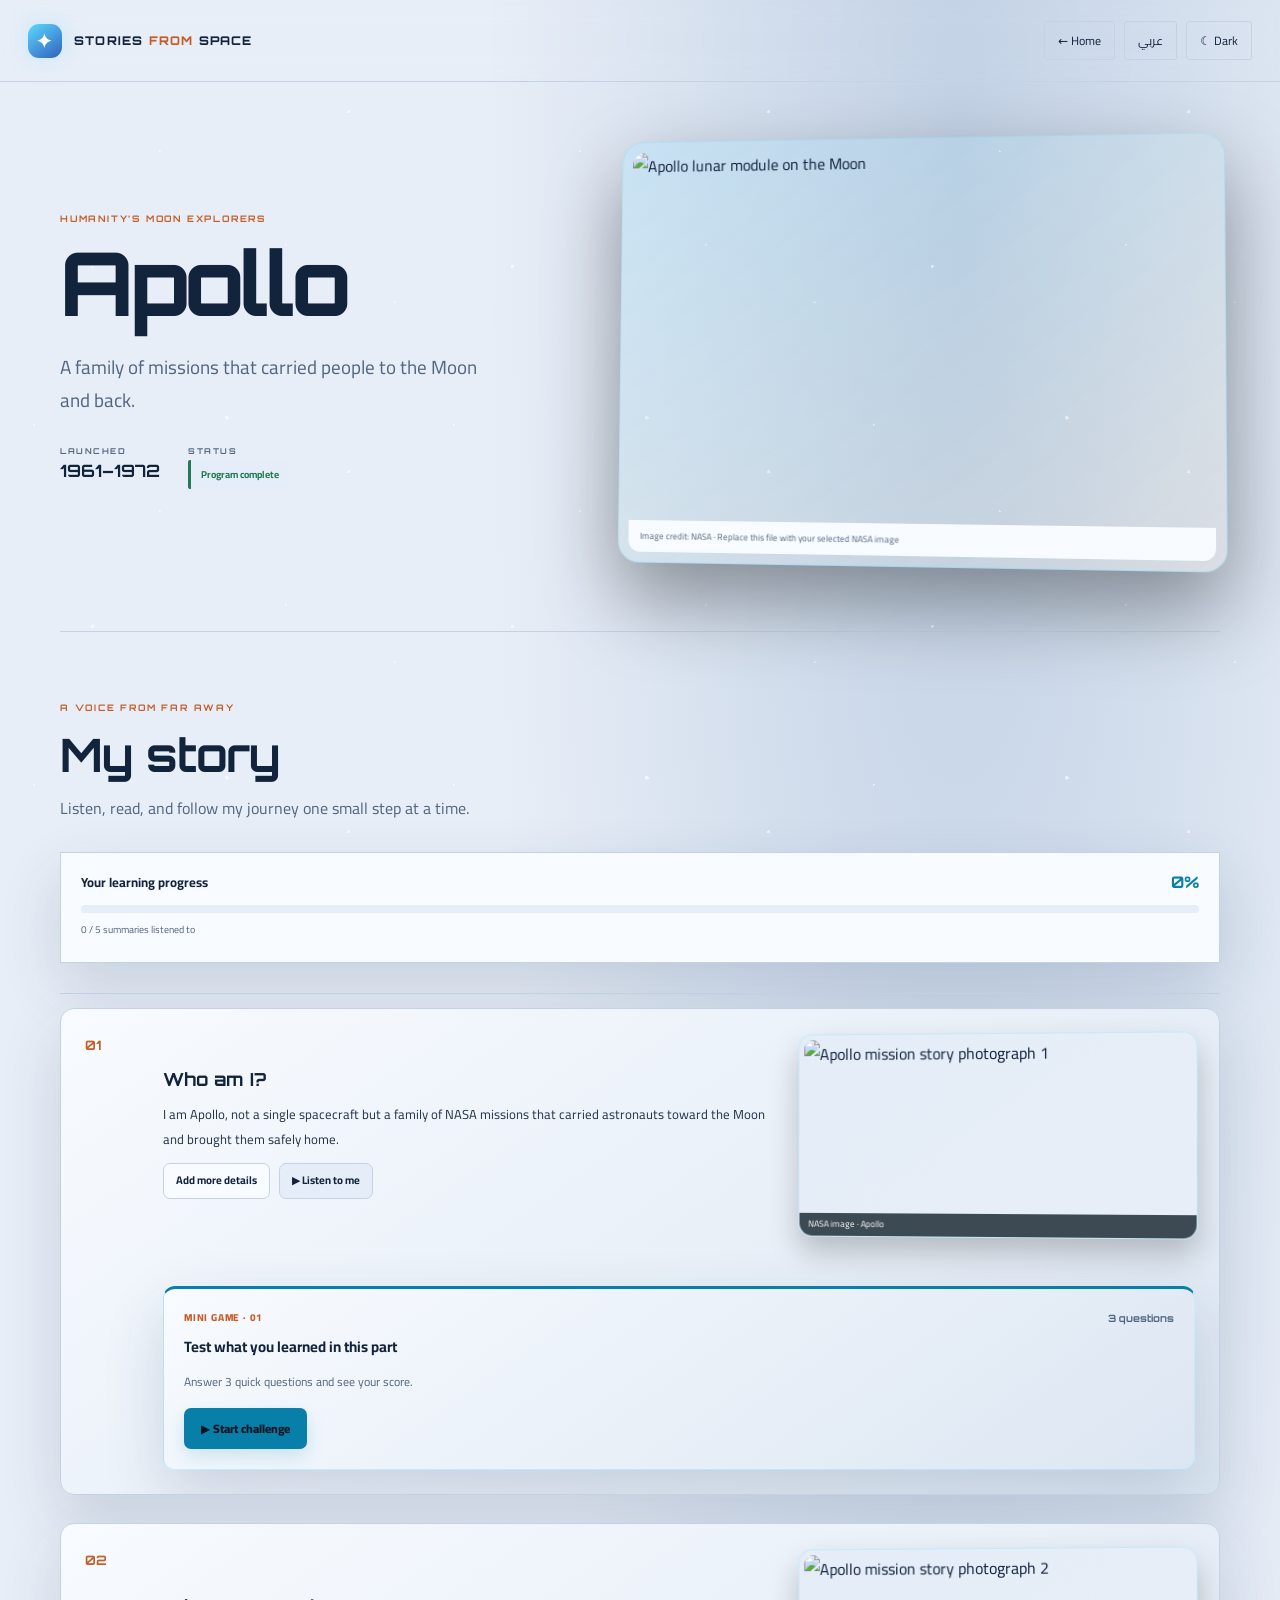
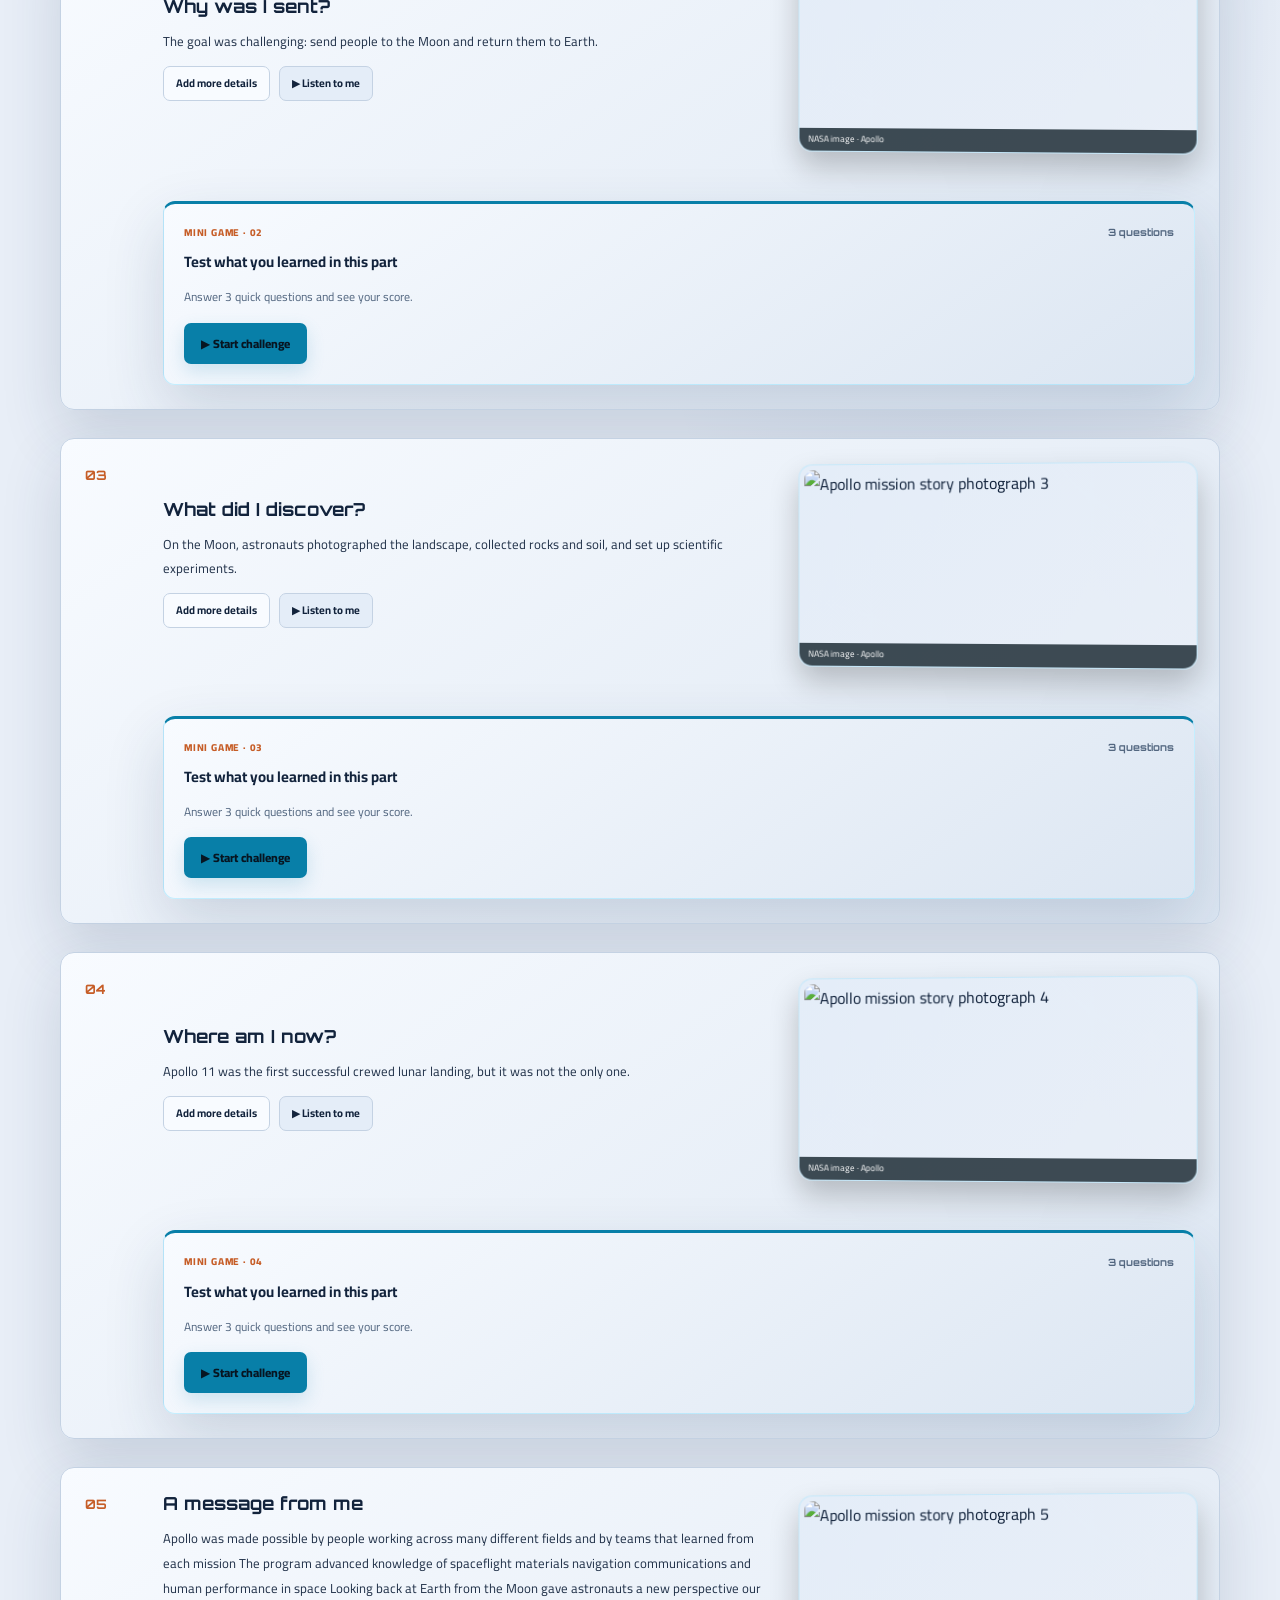
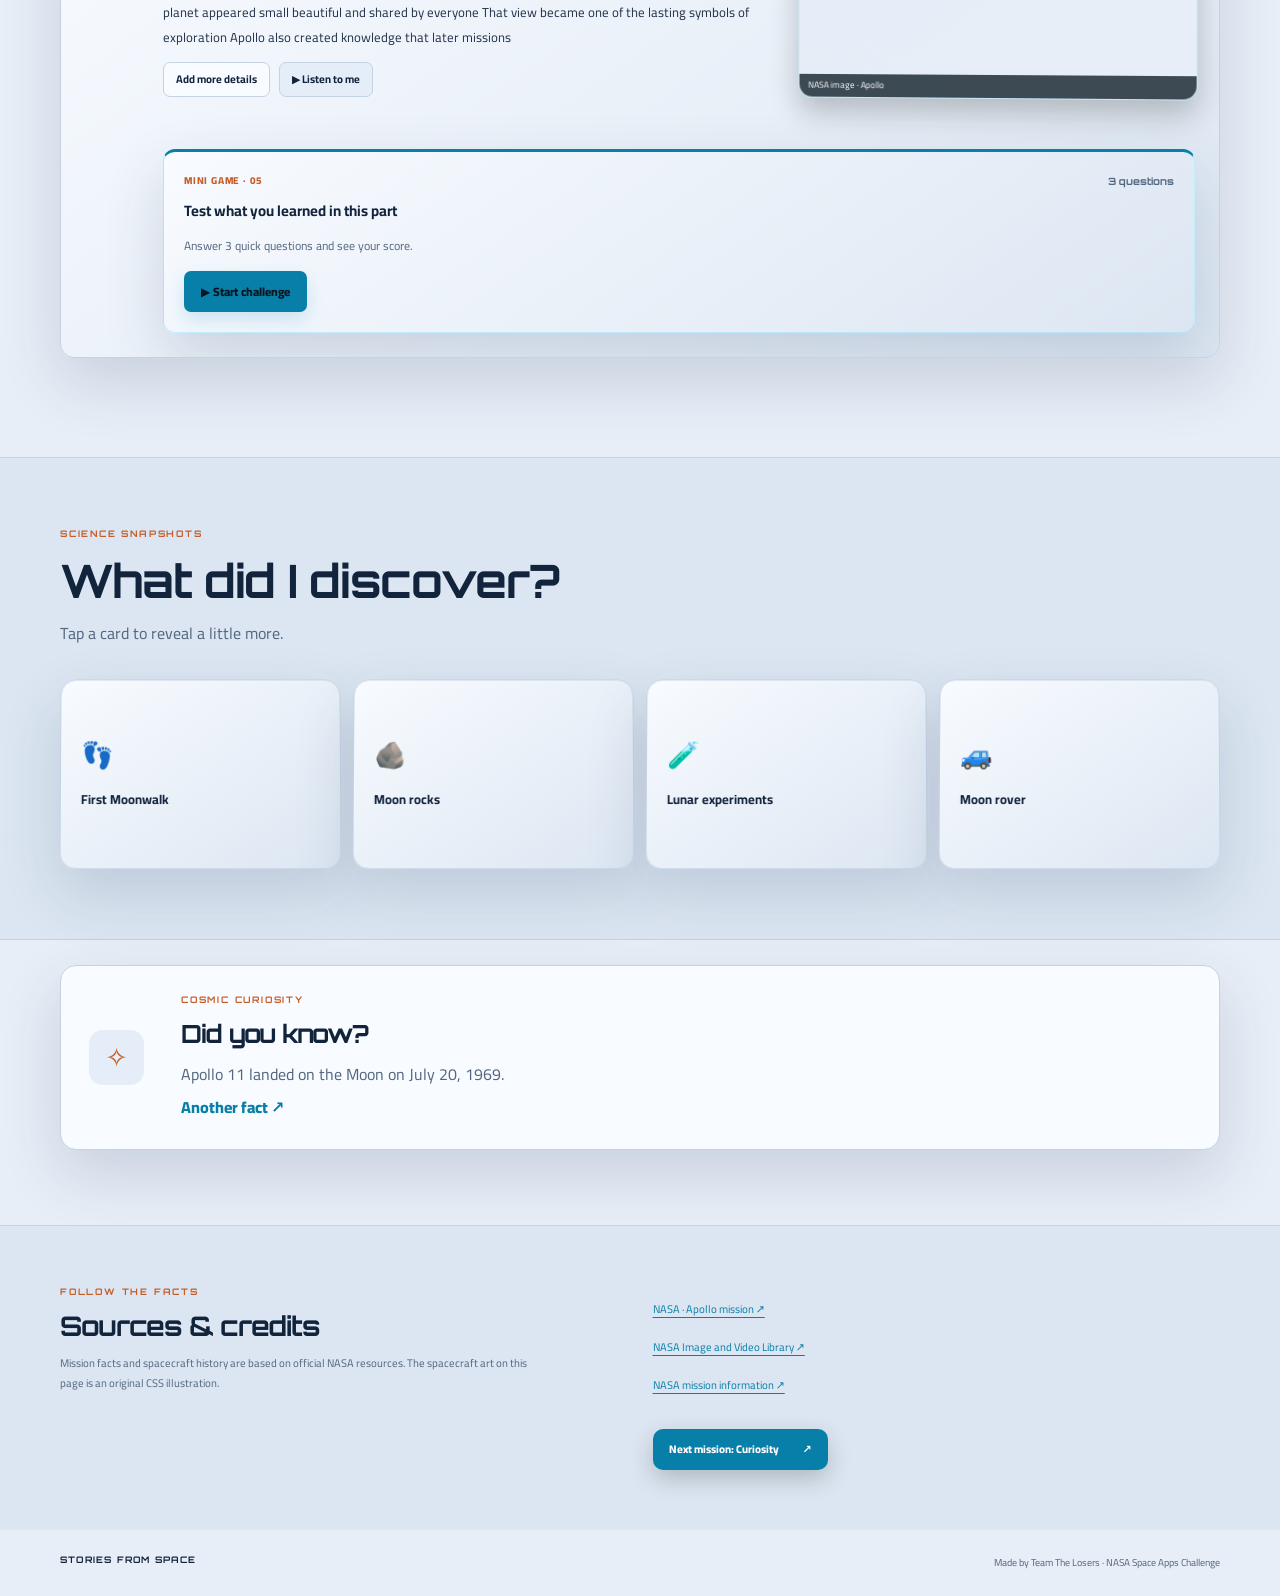
==== apollo.html @ 59eccb65 "Add files via upload" ====
<!doctype html>
<html lang="en" dir="ltr">
<head><meta charset="utf-8"><meta name="viewport" content="width=device-width,initial-scale=1"><meta name="description" content="Meet Apollo, a NASA space exploration story."><meta name="theme-color" content="#080d20"><title>Apollo | Stories From Space</title>
<link rel="preconnect" href="https://fonts.googleapis.com"><link rel="preconnect" href="https://fonts.gstatic.com" crossorigin><link href="https://fonts.googleapis.com/css2?family=Cairo:wght@400;600;700;800&family=Orbitron:wght@500;600;700;800&display=swap" rel="stylesheet"><link rel="stylesheet" href="style.css"><script src="app.js" defer></script><script src="enhancements.js" defer></script></head>
<body data-page="apollo"><div class="stars" aria-hidden="true"></div><div class="shooting-star" aria-hidden="true"></div><div class="shooting-star shooting-star-two" aria-hidden="true"></div>
<header class="site-header"><a class="brand" href="index.html"><span class="brand-mark">✦</span><span>STORIES <i>FROM</i> SPACE</span></a><nav class="header-actions" aria-label="Display settings"><a class="back-link" href="index.html" data-i18n="backHome">← Home</a><button class="icon-button" id="languageToggle" type="button" aria-label="Switch language">عربي</button><button class="icon-button" id="themeToggle" type="button" aria-label="Switch color theme">☼ <span class="theme-label">Light</span></button></nav></header>
<main>
  <section class="story-hero section-wrap"><div class="story-hero-copy"><p class="eyebrow" data-i18n="voyagerEyebrow">THE INTERSTELLAR MESSENGER</p><h1>Apollo</h1><p class="hero-lead" data-i18n="voyagerTagline">One little spacecraft. A journey beyond the Sun’s bubble.</p><div class="hero-meta"><span><small data-i18n="launched">LAUNCHED</small><b>1961–1972</b></span><span><small data-i18n="status">STATUS</small><b class="status-pill active" data-i18n="extendedMission">Extended mission</b></span></div></div>
    <figure class="voyager-art mission-photo"><img src="assets/images/A1.jpg" alt="Apollo lunar module on the Moon" loading="eager"><figcaption class="art-credit">Image credit: NASA · Replace this file with your selected NASA image</figcaption></figure>
  </section>
  <section class="section-wrap story-section"><div class="section-heading"><p class="eyebrow" data-i18n="storyEyebrow">A VOICE FROM FAR AWAY</p><h2 data-i18n="myStory">My story</h2><p data-i18n="storyIntro">Listen, read, and follow my journey one small step at a time.</p></div>
    <div class="narration-panel"><div class="narration-top"><div><span class="live-dot"></span><b data-i18n="narrationTitle">Listen to my story</b><small data-i18n="narrationHint">Choose play to hear the words read aloud.</small></div><button class="play-button" id="narrationToggle" type="button" aria-label="Play narration">▶ <span data-i18n="play">Play</span></button></div><div class="narration-progress"><span id="narrationProgress"></span></div><p class="audio-note" id="audioNote" data-i18n="audioNote">Uses your browser’s speech voice when a recorded narration file is not installed.</p></div>
    <div class="story-chapters" id="storyChapters">
      <article class="chapter reveal"><span class="chapter-number">01</span><div class="chapter-text"><h3 data-i18n="chapter1Title">Who am I?</h3><p class="karaoke" data-story="0" data-i18n="chapter1"></p></div><figure class="chapter-photo"><img src="assets/images/A2.jpg" alt="Apollo mission story photograph 1" loading="lazy"><figcaption>NASA image · Apollo</figcaption></figure></article>
      <article class="chapter reveal"><span class="chapter-number">02</span><div class="chapter-text"><h3 data-i18n="chapter2Title">Why was I sent?</h3><p class="karaoke" data-story="1" data-i18n="chapter2"></p></div><figure class="chapter-photo"><img src="assets/images/A3.jpg" alt="Apollo mission story photograph 2" loading="lazy"><figcaption>NASA image · Apollo</figcaption></figure></article>
      <article class="chapter reveal"><span class="chapter-number">03</span><div class="chapter-text"><h3 data-i18n="chapter3Title">What did I discover?</h3><p class="karaoke" data-story="2" data-i18n="chapter3"></p></div><figure class="chapter-photo"><img src="assets/images/A4.jpg" alt="Apollo mission story photograph 3" loading="lazy"><figcaption>NASA image · Apollo</figcaption></figure></article>
      <article class="chapter reveal"><span class="chapter-number">04</span><div class="chapter-text"><h3 data-i18n="chapter4Title">Where am I now?</h3><p class="karaoke" data-story="3" data-i18n="chapter4"></p></div><figure class="chapter-photo"><img src="assets/images/A5.jpg" alt="Apollo mission story photograph 4" loading="lazy"><figcaption>NASA image · Apollo</figcaption></figure></article>
      <article class="chapter reveal"><span class="chapter-number">05</span><div class="chapter-text"><h3 data-i18n="chapter5Title">A message from me</h3><p class="karaoke" data-story="4" data-i18n="chapter5"></p></div><figure class="chapter-photo"><img src="assets/images/A6.jpg" alt="Apollo mission story photograph 5" loading="lazy"><figcaption>NASA image · Apollo</figcaption></figure></article>
    </div>
  </section>
  <section class="discover-section"><div class="section-wrap"><div class="section-heading"><p class="eyebrow" data-i18n="discoverEyebrow">SCIENCE SNAPSHOTS</p><h2 data-i18n="discoverTitle">What did I discover?</h2><p data-i18n="discoverLead">Tap a card to reveal a little more.</p></div><div class="discovery-grid" id="discoveryGrid"></div></div></section>
  <section class="fact-section"><div class="section-wrap fact-box"><div class="fact-icon">✧</div><div><p class="eyebrow" data-i18n="factEyebrow">COSMIC CURIOSITY</p><h2 data-i18n="factTitle">Did you know?</h2><p id="factText" data-i18n="fact1">Voyager 1 carries a Golden Record with sounds, music, and greetings from Earth.</p><button class="text-button" id="anotherFact" type="button"><span data-i18n="anotherFact">Another fact</span> ↗</button></div></div></section>
  <section class="section-wrap game-section"><div class="section-heading"><p class="eyebrow" data-i18n="gameEyebrow">MISSION CONTROL MINI GAME</p><h2 data-i18n="gameTitle">Connect the Signal</h2><p data-i18n="gameLead">Help Voyager’s message find its way home. Remember: radio signals need time to travel!</p></div><div class="game-card"><div class="game-instructions"><span class="game-step">01</span><p data-i18n="gameInstruction">Connect the Voyager signal to Earth by drawing a path across the stars.</p><button id="resetGame" class="secondary-button" type="button" data-i18n="resetGame">Reset signal</button><p class="game-feedback" id="gameFeedback" aria-live="polite" data-i18n="gameReady">Your signal is waiting...</p></div><canvas id="signalGame" width="720" height="260" aria-label="Draw a line from Voyager to Earth using your mouse or finger"></canvas></div></section>
  <section class="sources-section"><div class="section-wrap sources-inner"><div><p class="eyebrow" data-i18n="sourcesEyebrow">FOLLOW THE FACTS</p><h2 data-i18n="sourcesTitle">Sources & credits</h2><p data-i18n="sourcesText">Mission facts and spacecraft history are based on official NASA resources. The spacecraft art on this page is an original CSS illustration.</p></div><ul class="source-links"><li><a href="https://www.nasa.gov/the-apollo-program/" target="_blank" rel="noopener">NASA · Apollo mission ↗</a></li><li><a href="https://images.nasa.gov/" target="_blank" rel="noopener">NASA Image and Video Library ↗</a></li><li><a href="https://www.nasa.gov/the-apollo-program/" target="_blank" rel="noopener">NASA mission information ↗</a></li></ul><a class="next-mission" href="voyager.html"><span data-i18n="nextMission">Back to Voyager 1</span><span>↗</span></a></div></section>
</main><footer class="site-footer"><span>STORIES FROM SPACE</span><span data-i18n="footerCredit">Made by Team The Losers · NASA Space Apps Challenge</span></footer>
</body></html>
---- style.css ----
/* STORIES FROM SPACE — FIELD JOURNAL REDESIGN
   A quiet editorial science-museum interface. Static by design. */
:root{
 color-scheme:light;--bg:#f2f0e9;--bg-soft:#e7e5dc;--surface:#fffefa;--surface-2:#e9edf0;
 --text:#172735;--muted:#66737b;--line:#d5d8d4;--accent:#176b83;--accent-2:#d45b3d;
 --gold:#b77b24;--green:#247653;--danger:#a83f3f;--shadow:0 12px 32px rgba(25,42,50,.08);
 --font-body:'Cairo',system-ui,sans-serif;--font-display:'Orbitron',sans-serif;--page-width:1160px;--radius:5px
}
[data-theme="dark"]{color-scheme:dark;--bg:#111b23;--bg-soft:#172630;--surface:#1d2d38;--surface-2:#243945;--text:#edf1ed;--muted:#aab8bc;--line:#354852;--accent:#83c6d5;--accent-2:#f08a6d;--gold:#e2b76b;--green:#8bc9a8;--danger:#ef9292;--shadow:0 12px 32px rgba(0,0,0,.2)}
*{box-sizing:border-box}html{scroll-behavior:auto}body{margin:0;min-height:100vh;background:var(--bg);color:var(--text);font-family:var(--font-body);line-height:1.75;overflow-x:hidden}a{color:inherit;text-decoration:none}button{font:inherit}button:focus-visible,a:focus-visible,canvas:focus-visible{outline:3px solid var(--accent-2);outline-offset:4px}
.site-header{height:82px;max-width:var(--page-width);margin:auto;padding:0 28px;display:flex;align-items:center;justify-content:space-between;border-bottom:1px solid var(--line);position:relative;z-index:5}.brand{display:flex;align-items:center;gap:12px;font:800 12px var(--font-display);letter-spacing:1.2px}.brand-mark{width:34px;height:34px;display:grid;place-items:center;background:var(--accent);color:#fff;font-size:19px}.brand i{font-style:normal;color:var(--accent-2)}.header-actions{display:flex;align-items:center;gap:9px}.icon-button,.back-link{border:1px solid var(--line);background:transparent;color:var(--text);border-radius:3px;padding:8px 13px;cursor:pointer;font-size:12px}.icon-button:hover,.back-link:hover{background:var(--surface-2)}.section-wrap{width:min(100% - 56px,var(--page-width));margin-inline:auto}.eyebrow{font:700 9px var(--font-display);letter-spacing:1.8px;color:var(--accent-2);margin:0 0 13px;text-transform:uppercase}.hero-title,.story-hero h1{font:800 clamp(48px,8vw,92px)/1.04 var(--font-display);letter-spacing:-4px;margin:0}.hero-title span,.story-hero h1 span{color:var(--accent-2)}.hero-lead{font-size:clamp(15px,2vw,19px);color:var(--muted);max-width:560px;margin:22px 0 28px}.primary-link,.next-mission{display:inline-flex;align-items:center;gap:24px;padding:12px 18px;background:var(--accent);color:#fff;border-radius:3px;font-weight:800;font-size:12px}.primary-link:hover,.next-mission:hover{background:var(--accent-2)}
/* Home: magazine cover + mission index */
.home-hero{min-height:550px;display:flex;flex-direction:column;justify-content:center;align-items:flex-start;position:relative;padding-block:85px 100px;border-bottom:1px solid var(--line);isolation:isolate}.home-hero:after{content:"FIELD NOTES / 001—004";position:absolute;inset-inline-end:0;bottom:38px;color:var(--muted);font:600 9px var(--font-display);letter-spacing:2px}.hero-orbit{position:absolute;inset-inline-end:5%;top:50%;width:min(38vw,390px);aspect-ratio:1;transform:translateY(-50%);z-index:-1;border-radius:50%;background:radial-gradient(circle at 42% 42%,#e6a36a 0 7%,#b65b43 7.5% 11%,transparent 11.5%),radial-gradient(circle at 50% 50%,transparent 0 28%,var(--line) 28.2% 28.5%,transparent 28.7% 43%,var(--line) 43.2% 43.5%,transparent 43.7%);opacity:.85}.orbit,.planet{display:none}.mission-section{padding-block:75px 95px}.section-heading{text-align:start;margin:0 0 32px;max-width:690px}.section-heading h2,.distance-copy h2,.fact-box h2,.sources-inner h2{font:700 clamp(26px,4vw,38px)/1.25 var(--font-display);margin:0 0 10px;letter-spacing:-1px}.section-heading>p:last-child{color:var(--muted);margin:0}.solar-map{height:auto;max-width:none;margin:0;position:relative;display:grid;grid-template-columns:repeat(4,minmax(0,1fr));gap:12px;isolation:auto;padding:0}.map-sun,.map-orbit{display:none}.mission-point{position:relative;inset:auto!important;display:flex;flex-direction:column;align-items:flex-start;gap:12px;padding:23px 18px;min-height:170px;background:var(--surface);border:1px solid var(--line);border-top:4px solid var(--accent);z-index:1}.point-core{display:grid;place-items:center;width:38px;height:38px;border-radius:50%;border:1px solid var(--line);background:var(--surface-2);color:var(--accent);font-size:18px}.point-label{font:700 12px var(--font-display)}.point-preview{position:static;display:block;width:auto;padding:0;border:0;border-radius:0;background:none;box-shadow:none;opacity:1;visibility:visible;transform:none;pointer-events:auto}.point-preview b{display:none}.point-preview small{font-size:11px;color:var(--muted)}.point-apollo{border-top-color:#c28b42}.point-curiosity{border-top-color:#c65b43}.point-voyager{border-top-color:#367f9b}.point-pioneer{border-top-color:#7b729e}.map-caption{position:static;grid-column:1/-1;color:var(--muted);font-size:10px;text-align:end;margin-top:4px}.mission-shortcuts{display:none}.closing-strip{padding:24px 28px;background:var(--text);color:var(--bg);text-align:center;font-size:14px}.closing-strip p{margin:0;display:inline}.closing-strip span{color:var(--gold);margin-inline-start:10px}.site-footer{width:min(100% - 56px,var(--page-width));margin:auto;display:flex;justify-content:space-between;gap:20px;padding:24px 0;color:var(--muted);font-size:10px}.site-footer span:first-child{font:700 9px var(--font-display);letter-spacing:1.2px;color:var(--text)}
/* Mission pages: archival exhibit */
.story-hero{min-height:430px;display:grid;grid-template-columns:.9fr 1.1fr;align-items:stretch;gap:36px;padding-block:54px 65px;border-bottom:1px solid var(--line)}.story-hero-copy{align-self:center}.story-hero h1{font-size:clamp(43px,6vw,74px)}.story-hero-copy .hero-lead{max-width:440px}.hero-meta{display:flex;gap:28px;flex-wrap:wrap;margin-top:28px}.hero-meta small,.hero-meta b{display:block}.hero-meta small{font:700 8px var(--font-display);letter-spacing:1.5px;color:var(--muted)}.hero-meta b{font:700 17px var(--font-display);margin-top:4px}.status-pill{display:inline-flex!important;align-items:center;padding:5px 10px;background:var(--surface-2);border-inline-start:3px solid var(--green);color:var(--green);font:700 10px var(--font-body)!important;border-radius:2px}.mission-photo{display:flex;flex-direction:column;justify-content:stretch;overflow:hidden;min-height:300px;margin:0;background:var(--surface-2);border:1px solid var(--line);border-radius:2px}.mission-photo img{display:block;width:100%;height:100%;min-height:300px;max-height:470px;object-fit:cover}.mission-photo .art-credit{position:static;padding:8px 12px;background:var(--surface);color:var(--muted);font-size:9px}
.story-section{padding-block:70px 85px}.story-section .section-heading{margin-bottom:30px}.narration-panel{padding:19px 22px;border:1px solid var(--line);background:var(--surface);display:flex;flex-direction:column;gap:15px;margin-bottom:25px}.narration-top{display:flex;align-items:center;justify-content:space-between;gap:15px}.narration-top>div{display:grid;grid-template-columns:auto 1fr;column-gap:10px;align-items:center}.narration-top b{font-size:13px}.narration-top small{grid-column:2;color:var(--muted);font-size:10px}.live-dot{width:8px;height:8px;border-radius:50%;background:var(--accent-2)}.play-button{border:0;background:var(--accent);color:#fff;padding:9px 17px;border-radius:2px;font-size:12px;font-weight:700;cursor:pointer}.narration-progress{height:3px;background:var(--surface-2)}.narration-progress span{display:block;height:100%;width:0;background:var(--accent-2)}.audio-note{font-size:10px;color:var(--muted);margin:0}.story-chapters{display:grid;gap:0;border-top:1px solid var(--line)}.chapter{display:grid;grid-template-columns:48px minmax(0,1fr) minmax(240px,36%);gap:25px;align-items:center;padding:28px 0;border-bottom:1px solid var(--line);background:transparent}.chapter-number{align-self:start;font:700 13px var(--font-display);color:var(--accent-2);padding-top:4px}.chapter-text h3{font:700 18px var(--font-display);margin:0 0 9px}.chapter-text p{font-size:14px;color:var(--muted);margin:0;line-height:1.9}.chapter-photo{height:170px;margin:0;border:1px solid var(--line);overflow:hidden;background:var(--surface-2);position:relative;min-width:0;border-radius:2px}.chapter-photo img{display:block;width:100%;height:100%;object-fit:cover}.chapter-photo figcaption{position:absolute;inset-inline:0;bottom:0;padding:5px 9px;background:rgba(14,29,38,.78);color:#fff;font-size:9px;line-height:1.4}.reveal,.reveal.is-visible{opacity:1;transform:none}
.discover-section{padding-block:70px;background:var(--bg-soft);border-block:1px solid var(--line)}.discovery-grid{display:grid;grid-template-columns:repeat(4,1fr);gap:12px}.discovery-card{min-height:175px;padding:20px;border:1px solid var(--line);border-radius:2px;background:var(--surface);text-align:start;cursor:pointer;color:var(--text)}.discovery-card:hover,.discovery-card[aria-expanded="true"]{border-color:var(--accent-2)}.discovery-card .card-icon{font-size:26px;color:var(--accent-2)}.discovery-card b{display:block;margin:11px 0 5px;font-size:13px}.discovery-card p{margin:0;color:var(--muted);font-size:11px}.distance-section{padding-block:85px;display:grid;grid-template-columns:1fr 1fr;align-items:center;gap:45px}.distance-copy>p:not(.eyebrow){max-width:440px;color:var(--muted);font-size:13px}.distance-card{padding:25px;border:1px solid var(--line);background:var(--surface);box-shadow:var(--shadow)}.distance-visual{height:80px;position:relative;display:flex;align-items:center;justify-content:space-between;padding-inline:15px}.earth-dot,.voyager-dot{width:13px;height:13px;border-radius:50%;background:#62a9c4;z-index:1}.voyager-dot{display:grid;place-items:center;width:22px;height:22px;color:var(--accent-2);background:transparent}.signal-path{position:absolute;inset-inline:28px;height:1px;background:repeating-linear-gradient(90deg,var(--accent) 0 5px,transparent 5px 11px)}.distance-number{font:700 clamp(32px,5vw,48px) var(--font-display);color:var(--accent)}.distance-number small{font-size:14px}.distance-card>p{font-size:10px;color:var(--muted);margin:5px 0 18px}.distance-foot{display:flex;justify-content:space-between;border-top:1px solid var(--line);padding-top:14px;font-size:11px}.distance-foot b{font-family:var(--font-display);color:var(--accent-2)}.fact-section{padding-block:25px 75px}.fact-box{display:grid;grid-template-columns:70px 1fr;gap:22px;align-items:center;padding:28px;border:1px solid var(--line);background:var(--surface)}.fact-icon{width:55px;height:55px;display:grid;place-items:center;background:var(--surface-2);font-size:27px;color:var(--accent-2)}.fact-box h2{font-size:25px}.fact-box p:not(.eyebrow){color:var(--muted);margin:5px 0}.text-button{padding:0;border:0;background:none;color:var(--accent);font-weight:800;cursor:pointer}.game-section{padding-block:25px 85px}.game-card{display:grid;grid-template-columns:240px 1fr;gap:20px;padding:20px;border:1px solid var(--line);background:var(--surface)}.game-step{font:700 12px var(--font-display);color:var(--accent-2)}.game-instructions p{font-size:12px;color:var(--muted)}.secondary-button{border:1px solid var(--line);background:var(--surface-2);color:var(--text);border-radius:2px;padding:8px 14px;font-size:11px;cursor:pointer}.game-feedback{color:var(--green)!important;min-height:24px}#signalGame{width:100%;height:auto;min-height:160px;background:var(--surface-2);touch-action:none;cursor:crosshair}.sources-section{padding-block:60px;background:var(--bg-soft);border-top:1px solid var(--line)}.sources-inner{display:grid;grid-template-columns:1fr 1fr;gap:25px;align-items:center}.sources-inner h2{font-size:27px}.sources-inner p:not(.eyebrow){color:var(--muted);font-size:11px;max-width:470px}.source-links{list-style:none;padding:0;margin:0;display:grid;gap:10px}.source-links a{color:var(--accent);font-size:11px;text-decoration:underline;text-underline-offset:4px}.next-mission{grid-column:2;justify-self:start;font-size:11px;padding:11px 16px}
[dir="rtl"] .hero-title,[dir="rtl"] .story-hero h1{letter-spacing:0}[dir="rtl"] .brand,[dir="rtl"] .eyebrow{letter-spacing:0}[dir="rtl"] .distance-number{direction:ltr;text-align:right}[dir="rtl"] .site-footer{direction:rtl}
/* Absolutely no decorative motion. */
@media(max-width:850px){.hero-orbit{opacity:.25;right:-8%;width:48vw}.solar-map{grid-template-columns:repeat(2,minmax(0,1fr))}.story-hero{grid-template-columns:1fr;padding-top:38px}.mission-photo{max-width:680px;width:100%;margin:auto}.chapter{grid-template-columns:36px minmax(0,1fr) minmax(170px,34%);gap:15px}.discovery-grid{grid-template-columns:repeat(2,1fr)}.distance-section{grid-template-columns:1fr}.sources-inner{grid-template-columns:1fr}.next-mission{grid-column:1}.game-card{grid-template-columns:1fr}.game-instructions{display:grid;grid-template-columns:auto 1fr;gap:8px 15px;align-items:center}.game-instructions p{margin:0}.game-instructions .secondary-button,.game-feedback{grid-column:2;justify-self:start}}
@media(max-width:560px){.site-header{height:68px;padding-inline:16px}.brand{font-size:9px;letter-spacing:.5px;gap:7px}.brand-mark{width:29px;height:29px}.header-actions{gap:5px}.icon-button,.back-link{padding:7px 9px;font-size:10px}.section-wrap{width:calc(100% - 32px)}.home-hero{min-height:490px;padding-block:65px}.hero-title{font-size:clamp(45px,14vw,70px);letter-spacing:-2px}.hero-orbit{width:70vw;top:62%;right:-27%;opacity:.18}.home-hero:after{font-size:8px;bottom:22px}.mission-section{padding-block:48px 65px}.solar-map{gap:8px}.mission-point{min-height:145px;padding:15px 12px;gap:8px}.point-label{font-size:10px}.point-preview small{font-size:10px}.section-heading h2,.distance-copy h2{font-size:25px}.site-footer{width:calc(100% - 32px);flex-direction:column;gap:5px}.story-hero{gap:18px;padding-block:35px 45px}.story-hero h1{font-size:46px;letter-spacing:-2px}.mission-photo,.mission-photo img{min-height:225px}.story-section{padding-block:48px 60px}.narration-panel{padding:14px}.narration-top{align-items:flex-start}.narration-top small{max-width:190px}.play-button{padding:8px 12px;white-space:nowrap}.chapter{grid-template-columns:27px minmax(0,1fr);gap:10px;padding:20px 0}.chapter-photo{grid-column:2;height:165px;width:100%}.chapter-text h3{font-size:16px}.chapter-text p{font-size:13px}.discovery-grid{gap:8px}.discovery-card{padding:13px;min-height:155px}.distance-card{padding:18px}.fact-box{grid-template-columns:1fr;padding:20px}.fact-icon{width:45px;height:45px}.game-card{padding:13px}.game-instructions{grid-template-columns:1fr}.game-instructions .secondary-button,.game-feedback{grid-column:1}.game-instructions p{margin:0}.sources-section{padding-block:42px}}


/* 3D SPACE MUSEUM REDESIGN — static CSS 3D, no automatic animation */
:root{--bg:#070d1b;--bg-soft:#0d1830;--surface:#111f38;--surface-2:#192b49;--text:#eef5ff;--muted:#a6b5cf;--line:#293c5c;--accent:#62d6ff;--accent-2:#ffb45e;--gold:#f7d37c;--green:#7fe0b0;--shadow:0 28px 70px rgba(0,0,0,.42)}
[data-theme="light"]{color-scheme:light;--bg:#e8eef7;--bg-soft:#dce6f2;--surface:#f8fbff;--surface-2:#e4edf8;--text:#12233c;--muted:#536780;--line:#c4d2e3;--accent:#087fa8;--accent-2:#c65d27;--gold:#a87516;--green:#247a55;--shadow:0 24px 60px rgba(31,57,91,.16)}
body{background:radial-gradient(ellipse at 75% 4%,rgba(39,93,156,.2),transparent 35%),var(--bg)}
.site-header{max-width:1280px;border-bottom-color:var(--line);backdrop-filter:blur(14px)}
.brand-mark{border-radius:11px;box-shadow:0 0 24px rgba(98,214,255,.28);background:linear-gradient(145deg,#5bd9ff,#3261bd)}
.home-hero{min-height:650px;padding-block:100px 120px;overflow:hidden}
.hero-title{font-size:clamp(56px,9vw,112px);text-shadow:0 12px 40px rgba(0,0,0,.24)}
.hero-orbit{width:min(48vw,530px);inset-inline-end:2%;top:48%;opacity:1;transform:translateY(-50%) perspective(900px) rotateY(-18deg) rotateX(8deg);background:none;border:0;filter:drop-shadow(0 30px 30px rgba(0,0,0,.35))}
.hero-orbit:before{content:"";position:absolute;inset:18%;border-radius:50%;background:radial-gradient(circle at 32% 27%,#d6f7ff 0 2%,#4baddb 10%,#24619c 34%,#102c59 66%,#07152f 100%);box-shadow:inset -32px -24px 48px rgba(0,0,0,.75),inset 12px 8px 24px rgba(255,255,255,.3),0 0 65px rgba(60,164,255,.25);transform:translateZ(55px)}
.hero-orbit:after{content:"";position:absolute;inset:8% 0;border:2px solid rgba(105,204,255,.55);border-radius:50%;transform:rotateX(68deg) rotateZ(-24deg) translateZ(5px);box-shadow:0 0 20px rgba(98,214,255,.15)}
.hero-orbit .orbit{display:block;position:absolute;inset:4% -8%;border:1px solid rgba(117,174,230,.35);border-radius:50%;transform:rotateX(70deg) rotateZ(25deg)}
.hero-orbit .planet{display:block;position:absolute;border-radius:50%;box-shadow:inset -9px -8px 15px rgba(0,0,0,.55),inset 4px 3px 8px rgba(255,255,255,.25),0 10px 25px rgba(0,0,0,.35)}
.planet-earth{width:55px;height:55px;top:12%;left:15%;background:radial-gradient(circle at 30% 25%,#b5edff,#287dbb 55%,#102a5a)}
.planet-mars{width:37px;height:37px;bottom:13%;right:14%;background:radial-gradient(circle at 30% 25%,#ffd19b,#bd583a 58%,#542c35)}
.planet-gold{width:22px;height:22px;top:28%;right:9%;background:radial-gradient(circle at 30% 25%,#fff0b0,#d6a34d 60%,#68421f)}
.mission-section{max-width:1280px}.section-heading h2{font-size:clamp(30px,4vw,46px)}
.solar-map{perspective:1200px;gap:18px}.mission-point{min-height:220px;padding:26px;border-radius:18px;border:1px solid rgba(98,214,255,.22);background:linear-gradient(145deg,var(--surface),var(--bg-soft));box-shadow:var(--shadow);transform:perspective(900px) rotateY(-5deg) rotateX(2deg);transform-style:preserve-3d;overflow:hidden}
.mission-point:after{content:"";position:absolute;width:150px;height:150px;border-radius:50%;inset-inline-end:-44px;bottom:-58px;background:radial-gradient(circle at 30% 25%,rgba(255,255,255,.55),rgba(98,214,255,.22) 24%,rgba(27,76,135,.65) 62%,rgba(3,12,29,.9));box-shadow:inset -15px -12px 24px rgba(0,0,0,.55),0 12px 30px rgba(0,0,0,.25);transform:translateZ(28px)}
.point-apollo:after{background:radial-gradient(circle at 30% 25%,#fff1bd,#d7ad69 30%,#766047 70%,#292d38)}.point-curiosity:after{background:radial-gradient(circle at 30% 25%,#ffc48b,#b75b3e 35%,#612d36 75%,#1d1a28)}.point-voyager:after{background:radial-gradient(circle at 30% 25%,#d1f7ff,#4d9dcc 30%,#24416d 70%,#101a36)}.point-pioneer:after{background:radial-gradient(circle at 30% 25%,#fff2b0,#c49a4f 35%,#75522c 72%,#201b28)}
.point-core{width:48px;height:48px;border:1px solid rgba(98,214,255,.35);border-radius:14px;background:linear-gradient(145deg,var(--surface-2),var(--bg));box-shadow:0 8px 20px rgba(0,0,0,.25);transform:translateZ(34px)}.point-label,.point-preview{position:relative;z-index:2;transform:translateZ(24px)}.point-label{font-size:14px}.point-preview small{max-width:180px;display:block}
.story-hero{max-width:1280px;gap:55px;min-height:550px}.story-hero h1{font-size:clamp(48px,7vw,88px)}
.mission-photo{border-radius:22px;border:1px solid rgba(98,214,255,.28);padding:10px;background:linear-gradient(145deg,rgba(98,214,255,.16),rgba(255,180,94,.08));box-shadow:0 35px 80px rgba(0,0,0,.38);transform:perspective(1100px) rotateY(-5deg) rotateX(2deg);transform-style:preserve-3d}
.mission-photo img{border-radius:14px;transform:translateZ(18px);min-height:340px}.mission-photo .art-credit{border-radius:0 0 12px 12px}
.chapter{gap:30px;padding-block:36px}.chapter-photo{height:205px;border-radius:14px;border:1px solid rgba(98,214,255,.24);padding:5px;background:linear-gradient(145deg,var(--surface-2),var(--bg));box-shadow:0 15px 30px rgba(0,0,0,.22);transform:perspective(900px) rotateY(-4deg)}.chapter-photo img{border-radius:9px}
.discovery-card,.distance-card,.fact-box,.game-card{border-radius:16px;box-shadow:var(--shadow)}.discovery-card{min-height:190px;background:linear-gradient(145deg,var(--surface),var(--bg-soft));transform:perspective(800px) rotateX(2deg)}.fact-icon{border-radius:14px}.primary-link,.next-mission,.play-button{border-radius:10px;box-shadow:0 9px 24px rgba(0,0,0,.2)}
.closing-strip{background:linear-gradient(110deg,#10294b,#173d62);color:#eef5ff}.site-footer{max-width:1280px}
/* 3D depth is static: no spinning, floating, or automatic movement. */
@media(max-width:850px){.hero-orbit{width:46vw;opacity:.72}.mission-point{transform:none}.story-hero{gap:28px}.mission-photo{transform:none}.chapter-photo{transform:none}}
@media(max-width:560px){.home-hero{min-height:560px;padding-block:65px 220px}.hero-orbit{width:68vw;top:auto;bottom:5px;right:-10%;transform:perspective(900px) rotateY(-12deg) rotateX(8deg)}.mission-point{min-height:175px;padding:17px;border-radius:14px}.mission-point:after{width:105px;height:105px;inset-inline-end:-32px;bottom:-42px}.story-hero h1{font-size:clamp(42px,12vw,60px)}.mission-photo,.mission-photo img{min-height:230px}.chapter-photo{height:170px}}


/* Learning experience: progressive chapter reveal, summaries, listening progress and chapter quizzes */
.explore-tagline{margin:20px 0 0!important;padding:14px 18px;border-inline-start:3px solid var(--accent-2);background:var(--surface);color:var(--text);font-weight:700;max-width:680px}
.learning-progress{margin:26px 0 30px;padding:18px 20px;border:1px solid var(--line);background:var(--surface);box-shadow:var(--shadow)}
.learning-progress-head{display:flex;align-items:center;justify-content:space-between;gap:12px;font-size:13px}
.learning-progress-head strong{font:700 16px var(--font-display);color:var(--accent)}
.learning-progress-track{height:8px;margin:12px 0 8px;border-radius:99px;background:var(--surface-2);overflow:hidden}
.learning-progress-track span{display:block;width:0;height:100%;border-radius:inherit;background:linear-gradient(90deg,var(--accent),var(--green));transition:width .45s ease}
.learning-progress small,.learning-progress .audio-note{display:block;color:var(--muted);font-size:10px}
.learning-progress .audio-note{margin-top:5px}
.chapter{position:relative;opacity:0;transform:translateY(18px);animation:chapterUnfold .55s ease forwards;animation-delay:calc(var(--chapter-index,0) * 100ms)}
@keyframes chapterUnfold{to{opacity:1;transform:translateY(0)}}
.chapter-text{min-width:0}
.chapter-summary{font-size:13px!important;line-height:1.9;color:var(--text)!important;margin:0 0 12px!important;max-width:720px}
.chapter-tools{padding:2px 0 4px}
.chapter-full-text{font-size:13px!important;line-height:1.95!important;color:var(--muted)!important;margin:12px 0 0!important;padding:13px 15px;border-inline-start:2px solid var(--accent);background:var(--surface)}
.chapter-full-text[hidden]{display:none!important}
.chapter-actions{display:flex;align-items:center;gap:9px;flex-wrap:wrap}
.detail-toggle,.summary-listen{border:1px solid var(--line);background:var(--surface);color:var(--text);border-radius:4px;padding:7px 12px;font-size:11px;font-weight:700;cursor:pointer}
.detail-toggle:hover,.summary-listen:hover{border-color:var(--accent);color:var(--accent)}
.summary-listen{background:var(--surface-2)}
.chapter-quiz{grid-column:2 / -1;width:100%;margin-top:18px;padding:17px 18px;border:1px solid var(--line);background:var(--surface);box-shadow:var(--shadow)}
.quiz-top{display:flex;justify-content:space-between;gap:12px;align-items:center;margin-bottom:9px}
.quiz-kicker{font-size:10px;letter-spacing:.08em;color:var(--accent-2);font-weight:800;text-transform:uppercase}
.quiz-counter{font:700 10px var(--font-display);color:var(--muted)}
.quiz-question{margin:0 0 13px;font-size:15px;line-height:1.6}
.quiz-options{display:grid;grid-template-columns:repeat(3,minmax(0,1fr));gap:9px}
.quiz-option{min-height:44px;padding:9px 12px;border:1px solid var(--line);background:var(--surface-2);color:var(--text);border-radius:4px;text-align:start;font-size:11px;cursor:pointer}
.quiz-option:hover:not(:disabled){border-color:var(--accent)}
.quiz-option:disabled{cursor:default}
.quiz-option.is-correct{border-color:#278653;background:rgba(39,134,83,.15);color:#23834e;font-weight:800}
.quiz-option.is-wrong{border-color:#d33b3b;background:rgba(211,59,59,.13);color:#d33b3b;font-weight:800}
.quiz-feedback{min-height:22px;margin:10px 0 5px;font-size:11px;color:var(--muted)}
.quiz-feedback.feedback-correct{color:#278653;font-weight:700}
.quiz-feedback.feedback-wrong{color:#d33b3b;font-weight:700}
.quiz-actions{display:flex;justify-content:flex-end}
.quiz-next{border:0;border-radius:4px;padding:8px 16px;background:var(--accent);color:#071521;font-size:11px;font-weight:800;cursor:pointer}
.quiz-next:disabled{opacity:.35;cursor:not-allowed}
.quiz-result{display:flex;align-items:center;justify-content:space-between;gap:14px;flex-wrap:wrap}
.quiz-result b{color:var(--green);font-size:13px}
.quiz-result strong{font:700 13px var(--font-display);color:var(--accent)}
.chapter:hover .chapter-summary,.chapter:focus-within .chapter-summary{color:var(--text)!important}
@media(max-width:700px){.chapter-quiz{grid-column:1 / -1}.quiz-options{grid-template-columns:1fr}.quiz-option{text-align:start}.chapter{animation-delay:calc(var(--chapter-index,0) * 70ms)}.learning-progress{padding:14px}.quiz-result{align-items:flex-start;flex-direction:column}}
@media(prefers-reduced-motion:reduce){.chapter{animation:none;opacity:1;transform:none}.learning-progress-track span{transition:none}}

/* Clearer chapter learning cards and discover-card hover reveal */
.chapter{border:1px solid var(--line);border-radius:14px;margin:14px 0;padding:24px;background:linear-gradient(145deg,var(--surface),var(--bg-soft));box-shadow:var(--shadow);overflow:hidden}
.chapter-summary{opacity:.92}
.chapter-tools{margin-top:10px}
.chapter-quiz{grid-column:2 / -1;border:1px solid rgba(98,214,255,.34);border-top:3px solid var(--accent);border-radius:12px;background:linear-gradient(145deg,var(--surface),var(--bg-soft));padding:20px;min-height:150px}
.quiz-intro-copy{margin:0 0 15px;color:var(--muted);font-size:12px;line-height:1.7}
.quiz-start{border:0;border-radius:7px;padding:10px 17px;background:var(--accent);color:#071521;font-size:12px;font-weight:800;cursor:pointer;box-shadow:0 7px 18px rgba(50,150,190,.2)}
.quiz-start:hover{filter:brightness(1.08);transform:translateY(-1px)}
.discovery-card{position:relative;overflow:hidden}
.discovery-card p{max-height:0;opacity:0;transform:translateY(12px);overflow:hidden;transition:max-height .35s ease,opacity .3s ease,transform .35s ease}
.discovery-card:hover p,.discovery-card:focus-visible p,.discovery-card[aria-expanded="true"] p{max-height:120px;opacity:1;transform:translateY(0);margin-top:7px}
.chapter-full-text{border-radius:8px}
.detail-toggle,.summary-listen{border-radius:7px}
.quiz-option,.quiz-next{border-radius:7px}
@media(max-width:700px){.chapter{padding:17px 14px;margin:11px 0;border-radius:11px}.chapter-quiz{grid-column:1/-1;padding:15px}.quiz-options{grid-template-columns:1fr}.quiz-option{text-align:start}.discovery-card p{max-height:none;opacity:0}.discovery-card[aria-expanded="true"] p{opacity:1;transform:none}}


/* Animated deep-space background */
.stars{position:fixed;inset:0;z-index:0;pointer-events:none;opacity:.58;background-image:
 radial-gradient(1px 1px at 8% 18%,#fff 98%,transparent),
 radial-gradient(1.5px 1.5px at 22% 74%,#fff 98%,transparent),
 radial-gradient(1px 1px at 38% 42%,#fff 98%,transparent),
 radial-gradient(2px 2px at 54% 16%,#fff 98%,transparent),
 radial-gradient(1px 1px at 68% 68%,#fff 98%,transparent),
 radial-gradient(1.5px 1.5px at 83% 31%,#fff 98%,transparent),
 radial-gradient(1px 1px at 94% 84%,#fff 98%,transparent);
 background-size:420px 360px;animation:spaceTwinkle 6s ease-in-out infinite alternate}
.shooting-star{position:fixed;z-index:0;top:17%;left:-180px;width:145px;height:2px;pointer-events:none;opacity:0;background:linear-gradient(90deg,transparent,rgba(255,255,255,.95),var(--accent),transparent);filter:drop-shadow(0 0 5px var(--accent));transform:rotate(-24deg);animation:meteorFlight 11s linear infinite}
.shooting-star-two{top:56%;animation-delay:5.5s;animation-duration:14s;width:110px}
.site-header,main,.site-footer{position:relative;z-index:1}
@keyframes spaceTwinkle{0%{opacity:.25}100%{opacity:.78}}
@keyframes meteorFlight{0%,68%{transform:translate3d(0,0,0) rotate(-24deg);opacity:0}70%{opacity:1}82%{transform:translate3d(125vw,42vh,0) rotate(-24deg);opacity:0}100%{transform:translate3d(125vw,42vh,0) rotate(-24deg);opacity:0}}
@media(prefers-reduced-motion:reduce){.stars,.shooting-star{animation:none!important}.stars{opacity:.35}.shooting-star{display:none}}
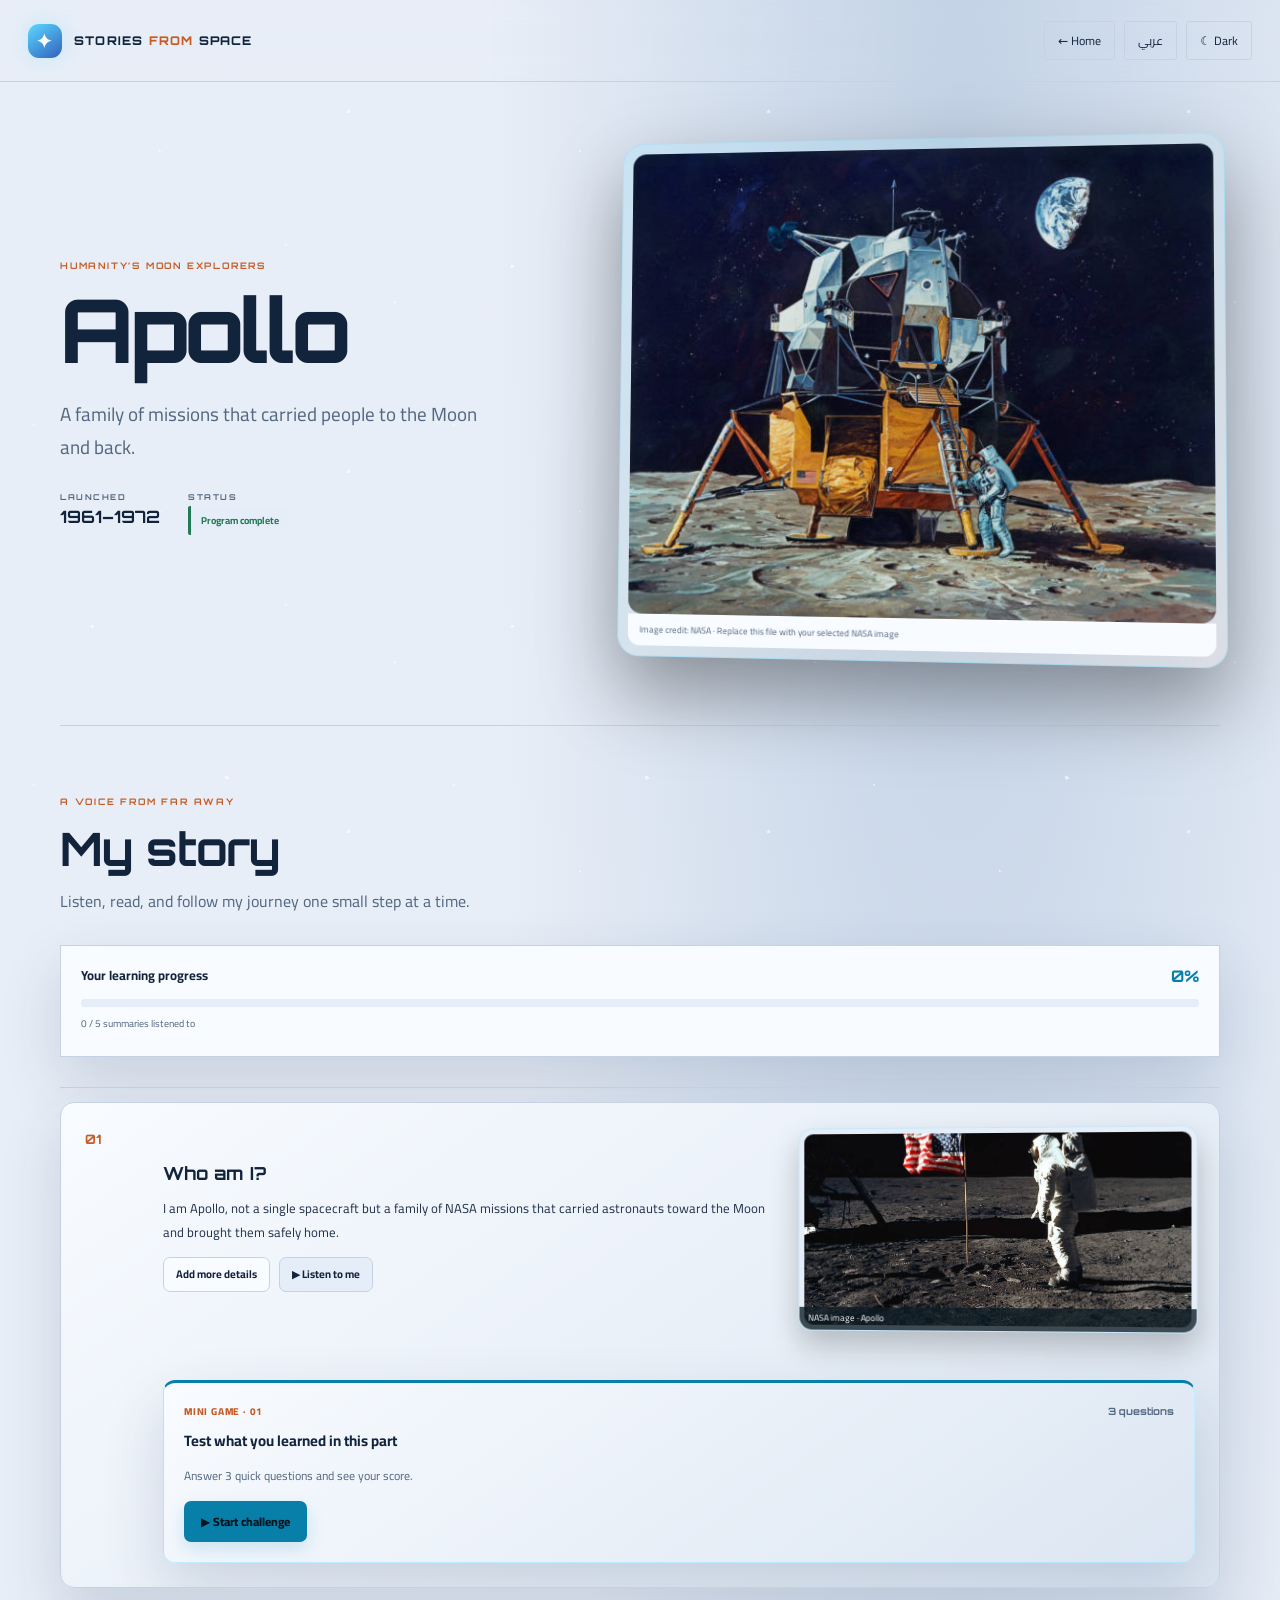
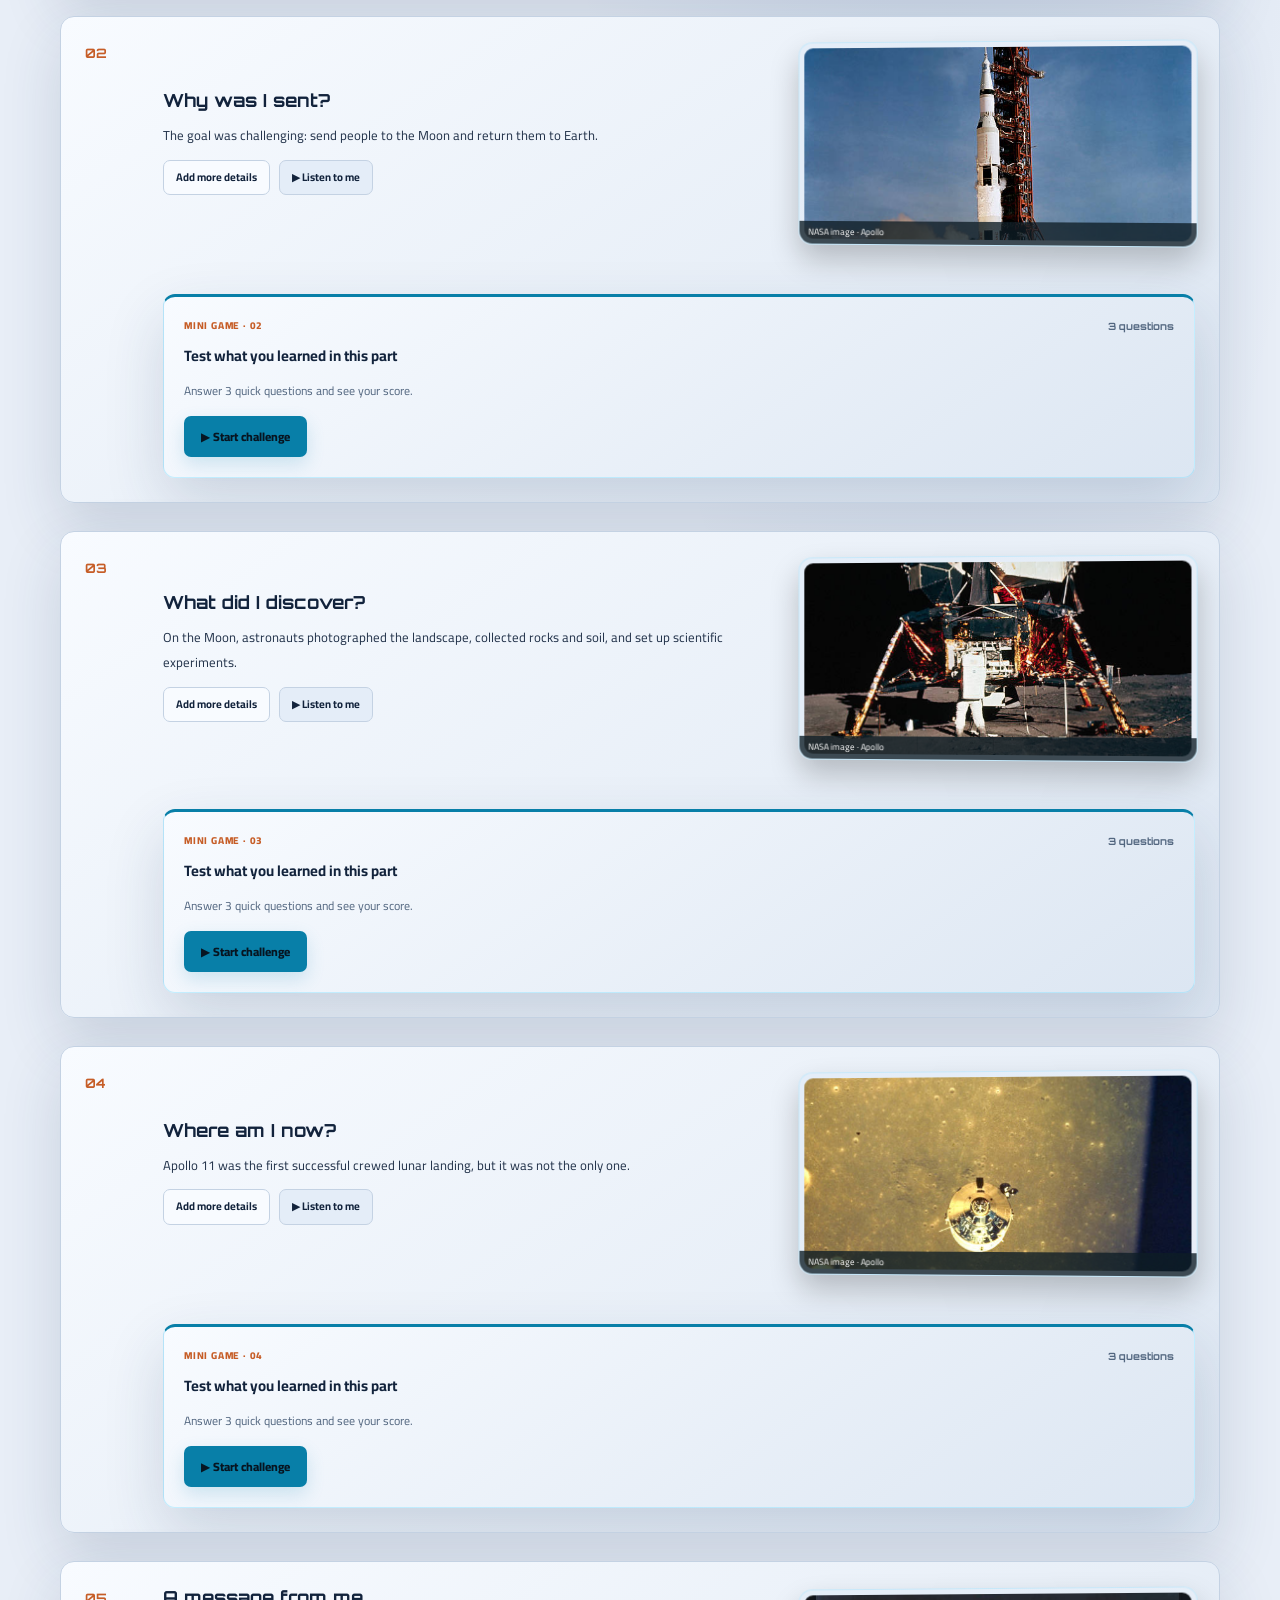
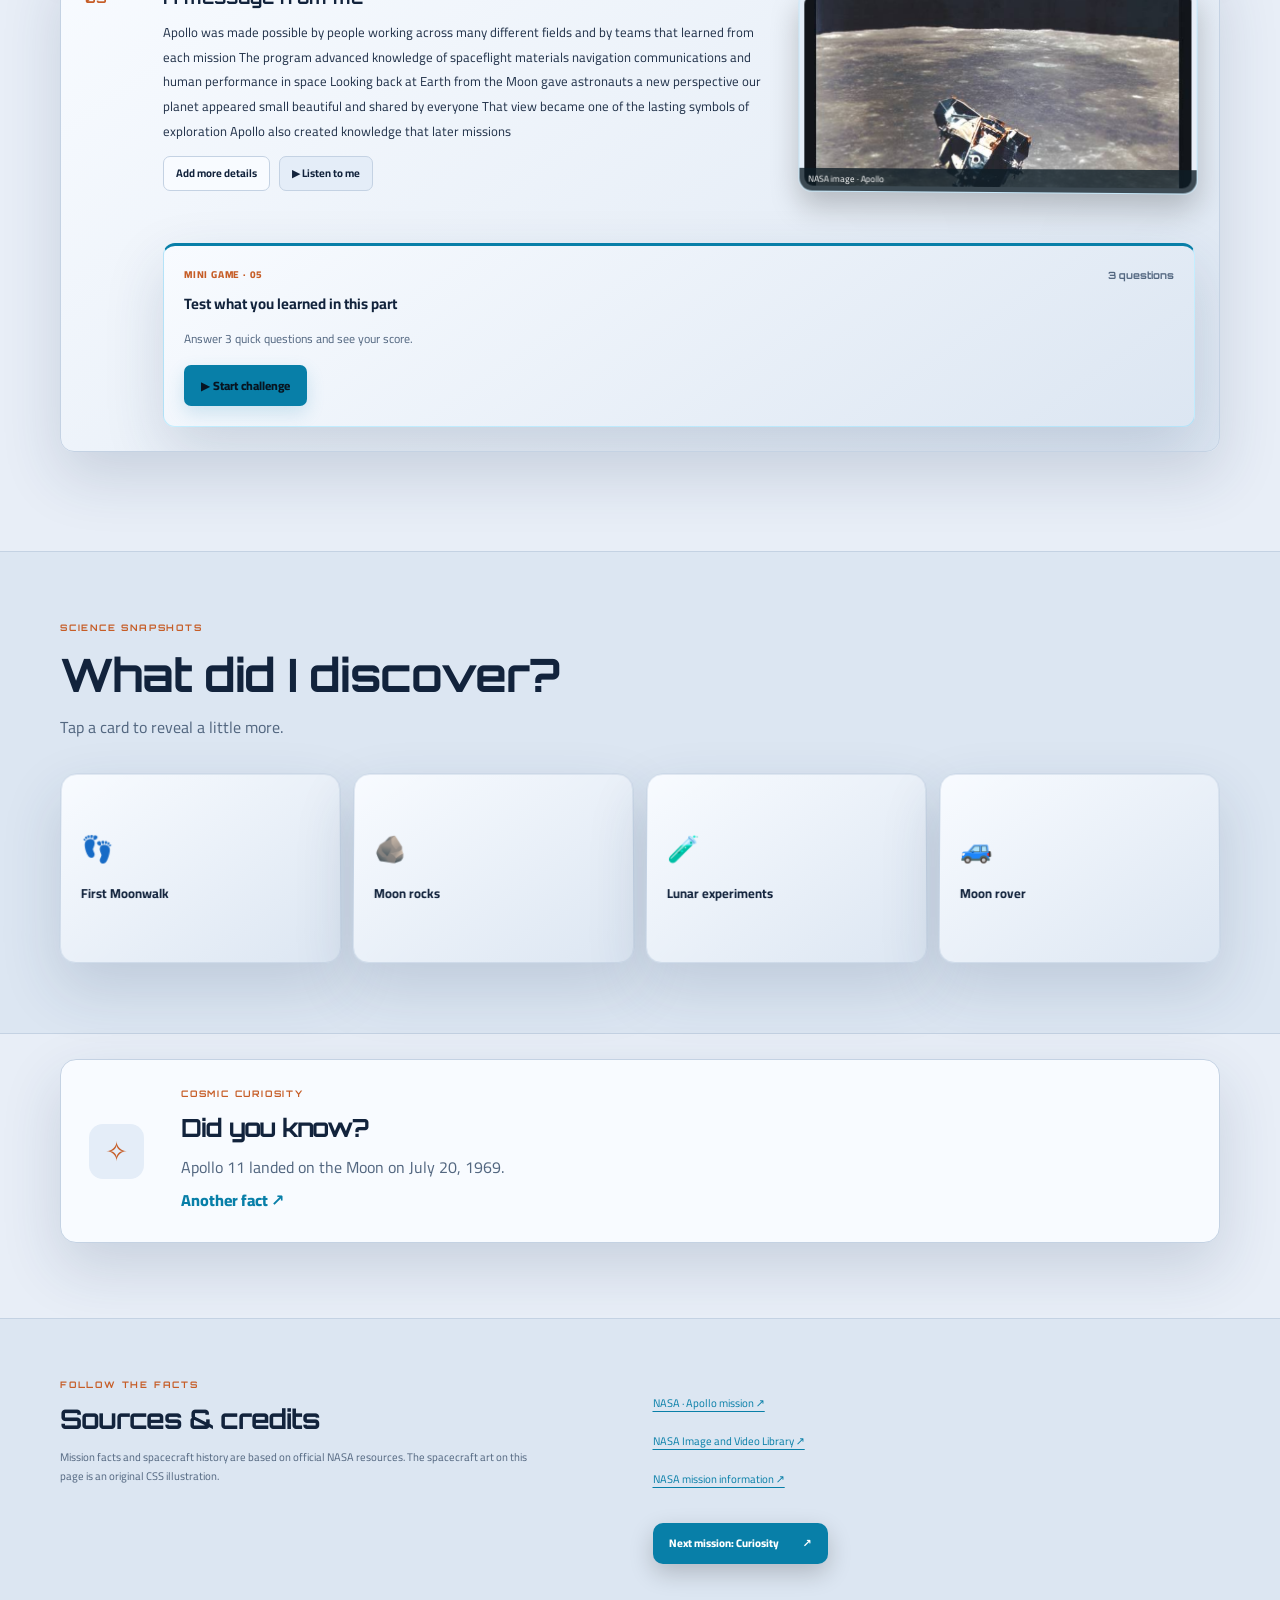
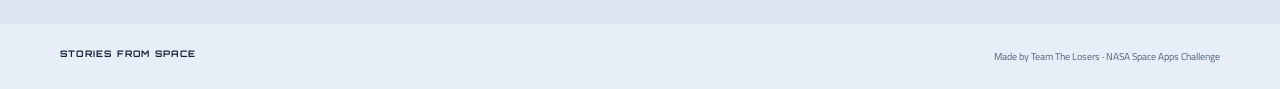
==== commit 884305a4: "apollo.html" ====
--- a/apollo.html
+++ b/apollo.html
@@ -6,16 +6,16 @@
 <header class="site-header"><a class="brand" href="index.html"><span class="brand-mark">✦</span><span>STORIES <i>FROM</i> SPACE</span></a><nav class="header-actions" aria-label="Display settings"><a class="back-link" href="index.html" data-i18n="backHome">← Home</a><button class="icon-button" id="languageToggle" type="button" aria-label="Switch language">عربي</button><button class="icon-button" id="themeToggle" type="button" aria-label="Switch color theme">☼ <span class="theme-label">Light</span></button></nav></header>
 <main>
   <section class="story-hero section-wrap"><div class="story-hero-copy"><p class="eyebrow" data-i18n="voyagerEyebrow">THE INTERSTELLAR MESSENGER</p><h1>Apollo</h1><p class="hero-lead" data-i18n="voyagerTagline">One little spacecraft. A journey beyond the Sun’s bubble.</p><div class="hero-meta"><span><small data-i18n="launched">LAUNCHED</small><b>1961–1972</b></span><span><small data-i18n="status">STATUS</small><b class="status-pill active" data-i18n="extendedMission">Extended mission</b></span></div></div>
-    <figure class="voyager-art mission-photo"><img src="assets/images/A1.jpg" alt="Apollo lunar module on the Moon" loading="eager"><figcaption class="art-credit">Image credit: NASA · Replace this file with your selected NASA image</figcaption></figure>
+    <figure class="voyager-art mission-photo"><img src="A1.jpg" alt="Apollo lunar module on the Moon" loading="eager"><figcaption class="art-credit">Image credit: NASA · Replace this file with your selected NASA image</figcaption></figure>
   </section>
   <section class="section-wrap story-section"><div class="section-heading"><p class="eyebrow" data-i18n="storyEyebrow">A VOICE FROM FAR AWAY</p><h2 data-i18n="myStory">My story</h2><p data-i18n="storyIntro">Listen, read, and follow my journey one small step at a time.</p></div>
     <div class="narration-panel"><div class="narration-top"><div><span class="live-dot"></span><b data-i18n="narrationTitle">Listen to my story</b><small data-i18n="narrationHint">Choose play to hear the words read aloud.</small></div><button class="play-button" id="narrationToggle" type="button" aria-label="Play narration">▶ <span data-i18n="play">Play</span></button></div><div class="narration-progress"><span id="narrationProgress"></span></div><p class="audio-note" id="audioNote" data-i18n="audioNote">Uses your browser’s speech voice when a recorded narration file is not installed.</p></div>
     <div class="story-chapters" id="storyChapters">
-      <article class="chapter reveal"><span class="chapter-number">01</span><div class="chapter-text"><h3 data-i18n="chapter1Title">Who am I?</h3><p class="karaoke" data-story="0" data-i18n="chapter1"></p></div><figure class="chapter-photo"><img src="assets/images/A2.jpg" alt="Apollo mission story photograph 1" loading="lazy"><figcaption>NASA image · Apollo</figcaption></figure></article>
-      <article class="chapter reveal"><span class="chapter-number">02</span><div class="chapter-text"><h3 data-i18n="chapter2Title">Why was I sent?</h3><p class="karaoke" data-story="1" data-i18n="chapter2"></p></div><figure class="chapter-photo"><img src="assets/images/A3.jpg" alt="Apollo mission story photograph 2" loading="lazy"><figcaption>NASA image · Apollo</figcaption></figure></article>
-      <article class="chapter reveal"><span class="chapter-number">03</span><div class="chapter-text"><h3 data-i18n="chapter3Title">What did I discover?</h3><p class="karaoke" data-story="2" data-i18n="chapter3"></p></div><figure class="chapter-photo"><img src="assets/images/A4.jpg" alt="Apollo mission story photograph 3" loading="lazy"><figcaption>NASA image · Apollo</figcaption></figure></article>
-      <article class="chapter reveal"><span class="chapter-number">04</span><div class="chapter-text"><h3 data-i18n="chapter4Title">Where am I now?</h3><p class="karaoke" data-story="3" data-i18n="chapter4"></p></div><figure class="chapter-photo"><img src="assets/images/A5.jpg" alt="Apollo mission story photograph 4" loading="lazy"><figcaption>NASA image · Apollo</figcaption></figure></article>
-      <article class="chapter reveal"><span class="chapter-number">05</span><div class="chapter-text"><h3 data-i18n="chapter5Title">A message from me</h3><p class="karaoke" data-story="4" data-i18n="chapter5"></p></div><figure class="chapter-photo"><img src="assets/images/A6.jpg" alt="Apollo mission story photograph 5" loading="lazy"><figcaption>NASA image · Apollo</figcaption></figure></article>
+      <article class="chapter reveal"><span class="chapter-number">01</span><div class="chapter-text"><h3 data-i18n="chapter1Title">Who am I?</h3><p class="karaoke" data-story="0" data-i18n="chapter1"></p></div><figure class="chapter-photo"><img src="A2.jpg" alt="Apollo mission story photograph 1" loading="lazy"><figcaption>NASA image · Apollo</figcaption></figure></article>
+      <article class="chapter reveal"><span class="chapter-number">02</span><div class="chapter-text"><h3 data-i18n="chapter2Title">Why was I sent?</h3><p class="karaoke" data-story="1" data-i18n="chapter2"></p></div><figure class="chapter-photo"><img src="A3.jpg" alt="Apollo mission story photograph 2" loading="lazy"><figcaption>NASA image · Apollo</figcaption></figure></article>
+      <article class="chapter reveal"><span class="chapter-number">03</span><div class="chapter-text"><h3 data-i18n="chapter3Title">What did I discover?</h3><p class="karaoke" data-story="2" data-i18n="chapter3"></p></div><figure class="chapter-photo"><img src="A4.jpg" alt="Apollo mission story photograph 3" loading="lazy"><figcaption>NASA image · Apollo</figcaption></figure></article>
+      <article class="chapter reveal"><span class="chapter-number">04</span><div class="chapter-text"><h3 data-i18n="chapter4Title">Where am I now?</h3><p class="karaoke" data-story="3" data-i18n="chapter4"></p></div><figure class="chapter-photo"><img src="A5.jpg" alt="Apollo mission story photograph 4" loading="lazy"><figcaption>NASA image · Apollo</figcaption></figure></article>
+      <article class="chapter reveal"><span class="chapter-number">05</span><div class="chapter-text"><h3 data-i18n="chapter5Title">A message from me</h3><p class="karaoke" data-story="4" data-i18n="chapter5"></p></div><figure class="chapter-photo"><img src="A6.jpg" alt="Apollo mission story photograph 5" loading="lazy"><figcaption>NASA image · Apollo</figcaption></figure></article>
     </div>
   </section>
   <section class="discover-section"><div class="section-wrap"><div class="section-heading"><p class="eyebrow" data-i18n="discoverEyebrow">SCIENCE SNAPSHOTS</p><h2 data-i18n="discoverTitle">What did I discover?</h2><p data-i18n="discoverLead">Tap a card to reveal a little more.</p></div><div class="discovery-grid" id="discoveryGrid"></div></div></section>
